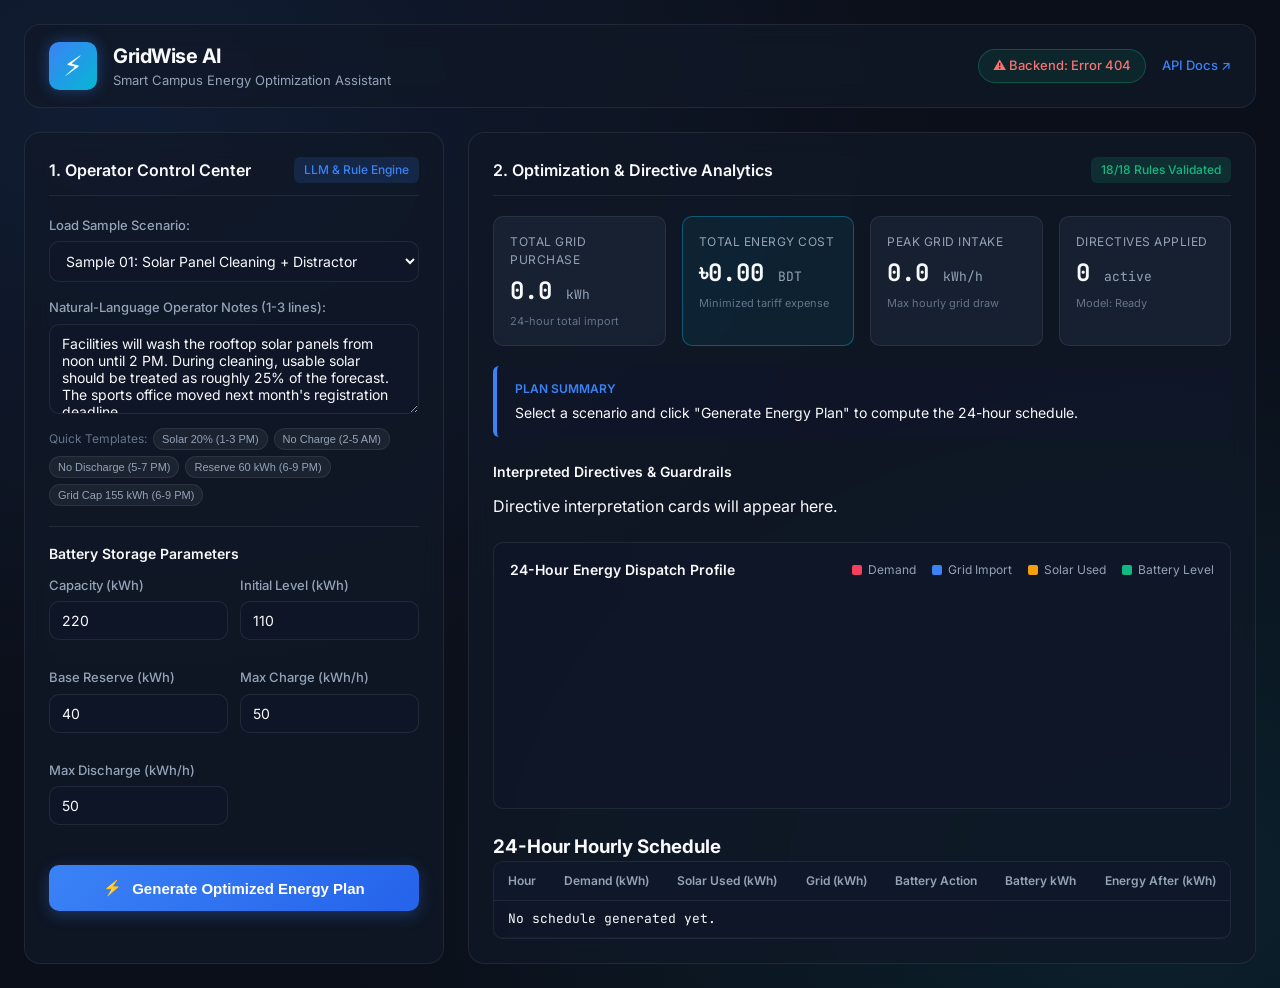
==== static/index.html @ 90b82303 "final_lab_fix" ====
<!DOCTYPE html>
<html lang="en">
<head>
  <meta charset="UTF-8">
  <meta name="viewport" content="width=device-width, initial-scale=1.0">
  <title>GridWise AI — Campus Energy Optimizer</title>
  <link rel="stylesheet" href="style.css">
  <link rel="preconnect" href="https://fonts.googleapis.com">
  <link rel="preconnect" href="https://fonts.gstatic.com" crossorigin>
  <link href="https://fonts.googleapis.com/css2?family=Inter:wght@300;400;500;600;700&family=JetBrains+Mono:wght@400;500;600&display=swap" rel="stylesheet">
</head>
<body>
  <div class="app-container">
    <!-- Header -->
    <header class="navbar">
      <div class="brand">
        <div class="logo-icon">⚡</div>
        <div>
          <h1>GridWise AI</h1>
          <p class="subtitle">Smart Campus Energy Optimization Assistant</p>
        </div>
      </div>
      <div class="header-status">
        <span class="status-badge" id="api-status-badge">
          <span class="dot"></span> Backend: Checking...
        </span>
        <a href="/docs" target="_blank" class="docs-link">API Docs ↗</a>
      </div>
    </header>

    <!-- Main Content Grid -->
    <main class="dashboard-grid">
      <!-- Left Column: Controls & Input -->
      <section class="panel control-panel">
        <div class="panel-header">
          <h2>1. Operator Control Center</h2>
          <span class="badge">LLM & Rule Engine</span>
        </div>

        <!-- Sample Case Preset Selector -->
        <div class="form-group">
          <label for="sample-selector">Load Sample Scenario:</label>
          <select id="sample-selector" class="select-input">
            <option value="custom">-- Custom Scenario --</option>
            <option value="SAMPLE-01" selected>Sample 01: Solar Panel Cleaning + Distractor</option>
            <option value="SAMPLE-02">Sample 02: Battery Charger Maintenance</option>
            <option value="SAMPLE-03">Sample 03: Emergency Reserve as Percentage</option>
            <option value="SAMPLE-04">Sample 04: No-Discharge Protection Test</option>
            <option value="SAMPLE-05">Sample 05: Temporary Feeder Grid Cap</option>
            <option value="SAMPLE-06">Sample 06: Multiple Notes + Library Distractor</option>
            <option value="SAMPLE-07">Sample 07: Reserve + Transformer Cap</option>
            <option value="SAMPLE-08">Sample 08: Separate Charge/Discharge Outages</option>
            <option value="SAMPLE-09">Sample 09: Solar Reduction Wording Normalization</option>
            <option value="SAMPLE-10">Sample 10: Multi-Constraint Evening Operation</option>
          </select>
        </div>

        <!-- Natural Language Operator Notes Input -->
        <div class="form-group">
          <label for="operator-notes-input">Natural-Language Operator Notes (1-3 lines):</label>
          <textarea id="operator-notes-input" class="textarea-input" rows="4" placeholder="Enter instructions in natural English...
Example:
Facilities will wash solar panels from noon until 2 PM. Usable solar drop to 25%.
Keep at least 60 kWh in reserve from 6 PM until 9 PM."></textarea>
          
          <div class="quick-chips">
            <span class="chip-label">Quick Templates:</span>
            <button type="button" class="chip-btn" onclick="insertTemplate('solar')">Solar 20% (1-3 PM)</button>
            <button type="button" class="chip-btn" onclick="insertTemplate('nocharge')">No Charge (2-5 AM)</button>
            <button type="button" class="chip-btn" onclick="insertTemplate('nodischarge')">No Discharge (5-7 PM)</button>
            <button type="button" class="chip-btn" onclick="insertTemplate('reserve')">Reserve 60 kWh (6-9 PM)</button>
            <button type="button" class="chip-btn" onclick="insertTemplate('maxgrid')">Grid Cap 155 kWh (6-9 PM)</button>
          </div>
        </div>

        <!-- Battery Specifications Form -->
        <div class="panel-section">
          <h3>Battery Storage Parameters</h3>
          <div class="grid-2col">
            <div class="form-group">
              <label for="bat-capacity">Capacity (kWh)</label>
              <input type="number" id="bat-capacity" value="200" step="10" min="10">
            </div>
            <div class="form-group">
              <label for="bat-initial">Initial Level (kWh)</label>
              <input type="number" id="bat-initial" value="100" step="5" min="0">
            </div>
            <div class="form-group">
              <label for="bat-minimum">Base Reserve (kWh)</label>
              <input type="number" id="bat-minimum" value="20" step="5" min="0">
            </div>
            <div class="form-group">
              <label for="bat-max-ch">Max Charge (kWh/h)</label>
              <input type="number" id="bat-max-ch" value="50" step="5" min="0">
            </div>
            <div class="form-group">
              <label for="bat-max-dis">Max Discharge (kWh/h)</label>
              <input type="number" id="bat-max-dis" value="50" step="5" min="0">
            </div>
          </div>
        </div>

        <!-- Generate Plan CTA Button -->
        <button id="btn-optimize" class="btn-primary">
          <span class="btn-icon">⚡</span>
          <span class="btn-text">Generate Optimized Energy Plan</span>
          <span class="spinner hidden" id="opt-spinner"></span>
        </button>
      </section>

      <!-- Right Column: Results & Analytics -->
      <section class="panel results-panel">
        <div class="panel-header">
          <h2>2. Optimization & Directive Analytics</h2>
          <span class="badge badge-success" id="validation-badge">18/18 Rules Validated</span>
        </div>

        <!-- Notification Banner -->
        <div id="error-banner" class="banner banner-error hidden"></div>

        <!-- KPI Metrics Grid -->
        <div class="kpi-grid">
          <div class="kpi-card">
            <div class="kpi-title">Total Grid Purchase</div>
            <div class="kpi-value" id="kpi-grid">0.0 <span class="unit">kWh</span></div>
            <div class="kpi-sub">24-hour total import</div>
          </div>
          <div class="kpi-card highlight">
            <div class="kpi-title">Total Energy Cost</div>
            <div class="kpi-value" id="kpi-cost">৳0.00 <span class="unit">BDT</span></div>
            <div class="kpi-sub">Minimized tariff expense</div>
          </div>
          <div class="kpi-card">
            <div class="kpi-title">Peak Grid Intake</div>
            <div class="kpi-value" id="kpi-peak">0.0 <span class="unit">kWh/h</span></div>
            <div class="kpi-sub">Max hourly grid draw</div>
          </div>
          <div class="kpi-card">
            <div class="kpi-title">Directives Applied</div>
            <div class="kpi-value" id="kpi-directives">0 <span class="unit">active</span></div>
            <div class="kpi-sub" id="kpi-model">Model: Ready</div>
          </div>
        </div>

        <!-- Plan Factual Summary -->
        <div class="summary-box">
          <div class="summary-title">Plan Summary</div>
          <div class="summary-text" id="summary-text">Select a scenario and click "Generate Energy Plan" to compute the 24-hour schedule.</div>
        </div>

        <!-- Intercepted Directives Section -->
        <div class="directives-section">
          <h3>Interpreted Directives & Guardrails</h3>
          <div class="directives-grid" id="directives-container">
            <div class="placeholder-text">Directive interpretation cards will appear here.</div>
          </div>
        </div>

        <!-- Visual Chart Visualization -->
        <div class="chart-section">
          <div class="chart-header">
            <h3>24-Hour Energy Dispatch Profile</h3>
            <div class="legend">
              <span class="legend-item"><span class="swatch demand"></span> Demand</span>
              <span class="legend-item"><span class="swatch grid"></span> Grid Import</span>
              <span class="legend-item"><span class="swatch solar"></span> Solar Used</span>
              <span class="legend-item"><span class="swatch battery"></span> Battery Level</span>
            </div>
          </div>
          <div class="chart-container" id="chart-container">
            <svg id="schedule-chart" viewBox="0 0 800 240" preserveAspectRatio="none"></svg>
          </div>
        </div>

        <!-- 24-Hour Plan Data Table -->
        <div class="table-section">
          <h3>24-Hour Hourly Schedule</h3>
          <div class="table-wrapper">
            <table class="schedule-table">
              <thead>
                <tr>
                  <th>Hour</th>
                  <th>Demand (kWh)</th>
                  <th>Solar Used (kWh)</th>
                  <th>Grid (kWh)</th>
                  <th>Battery Action</th>
                  <th>Battery kWh</th>
                  <th>Energy After (kWh)</th>
                </tr>
              </thead>
              <tbody id="schedule-tbody">
                <tr>
                  <td colspan="7" class="text-center">No schedule generated yet.</td>
                </tr>
              </tbody>
            </table>
          </div>
        </div>
      </section>
    </main>
  </div>

  <script src="app.js"></script>
</body>
</html>
---- static/style.css ----
:root {
  --bg-dark: #0b0f19;
  --panel-bg: rgba(17, 24, 39, 0.75);
  --panel-border: rgba(255, 255, 255, 0.08);
  --card-bg: rgba(30, 41, 59, 0.6);
  --primary: #3b82f6;
  --primary-hover: #2563eb;
  --accent-cyan: #06b6d4;
  --accent-green: #10b981;
  --accent-amber: #f59e0b;
  --accent-rose: #f43f5e;
  --text-main: #f8fafc;
  --text-muted: #94a3b8;
  --text-dim: #64748b;
  --font-sans: 'Inter', system-ui, -apple-system, sans-serif;
  --font-mono: 'JetBrains Mono', monospace;
  --radius-lg: 16px;
  --radius-md: 10px;
  --radius-sm: 6px;
}

* {
  box-sizing: border-box;
  margin: 0;
  padding: 0;
}

body {
  background-color: var(--bg-dark);
  background-image: 
    radial-gradient(at 10% 10%, rgba(59, 130, 246, 0.12) 0px, transparent 50%),
    radial-gradient(at 90% 90%, rgba(6, 182, 212, 0.10) 0px, transparent 50%);
  color: var(--text-main);
  font-family: var(--font-sans);
  min-height: 100vh;
  line-height: 1.5;
}

.app-container {
  max-width: 1440px;
  margin: 0 auto;
  padding: 24px;
}

/* Navbar */
.navbar {
  display: flex;
  justify-content: space-between;
  align-items: center;
  padding: 16px 24px;
  background: var(--panel-bg);
  border: 1px solid var(--panel-border);
  backdrop-filter: blur(12px);
  border-radius: var(--radius-lg);
  margin-bottom: 24px;
}

.brand {
  display: flex;
  align-items: center;
  gap: 16px;
}

.logo-icon {
  font-size: 28px;
  background: linear-gradient(135deg, var(--primary), var(--accent-cyan));
  width: 48px;
  height: 48px;
  display: flex;
  align-items: center;
  justify-content: center;
  border-radius: var(--radius-md);
  box-shadow: 0 0 15px rgba(59, 130, 246, 0.4);
}

.brand h1 {
  font-size: 20px;
  font-weight: 700;
  letter-spacing: -0.5px;
}

.subtitle {
  font-size: 13px;
  color: var(--text-muted);
}

.header-status {
  display: flex;
  align-items: center;
  gap: 16px;
}

.status-badge {
  display: inline-flex;
  align-items: center;
  gap: 8px;
  padding: 6px 14px;
  background: rgba(16, 185, 129, 0.1);
  border: 1px solid rgba(16, 185, 129, 0.3);
  color: var(--accent-green);
  border-radius: 20px;
  font-size: 13px;
  font-weight: 500;
}

.status-badge .dot {
  width: 8px;
  height: 8px;
  background-color: var(--accent-green);
  border-radius: 50%;
  box-shadow: 0 0 8px var(--accent-green);
}

.docs-link {
  color: var(--primary);
  text-decoration: none;
  font-size: 13px;
  font-weight: 500;
}

.docs-link:hover {
  text-decoration: underline;
}

/* Dashboard Grid */
.dashboard-grid {
  display: grid;
  grid-template-columns: 420px 1fr;
  gap: 24px;
}

@media (max-width: 1024px) {
  .dashboard-grid {
    grid-template-columns: 1fr;
  }
}

/* Panels */
.panel {
  background: var(--panel-bg);
  border: 1px solid var(--panel-border);
  backdrop-filter: blur(12px);
  border-radius: var(--radius-lg);
  padding: 24px;
}

.panel-header {
  display: flex;
  justify-content: space-between;
  align-items: center;
  margin-bottom: 20px;
  padding-bottom: 12px;
  border-bottom: 1px solid var(--panel-border);
}

.panel-header h2 {
  font-size: 16px;
  font-weight: 600;
}

.badge {
  padding: 4px 10px;
  background: rgba(59, 130, 246, 0.15);
  color: var(--primary);
  border-radius: var(--radius-sm);
  font-size: 12px;
  font-weight: 500;
}

.badge-success {
  background: rgba(16, 185, 129, 0.15);
  color: var(--accent-green);
}

/* Form Controls */
.form-group {
  margin-bottom: 16px;
}

.form-group label {
  display: block;
  font-size: 13px;
  font-weight: 500;
  color: var(--text-muted);
  margin-bottom: 6px;
}

.select-input, .textarea-input, input[type="number"] {
  width: 100%;
  padding: 10px 12px;
  background: rgba(15, 23, 42, 0.8);
  border: 1px solid var(--panel-border);
  border-radius: var(--radius-md);
  color: var(--text-main);
  font-family: var(--font-sans);
  font-size: 14px;
  transition: all 0.2s ease;
}

.select-input:focus, .textarea-input:focus, input[type="number"]:focus {
  outline: none;
  border-color: var(--primary);
  box-shadow: 0 0 0 3px rgba(59, 130, 246, 0.2);
}

.textarea-input {
  resize: vertical;
}

.grid-2col {
  display: grid;
  grid-template-columns: 1fr 1fr;
  gap: 12px;
}

.panel-section {
  margin-top: 20px;
  padding-top: 16px;
  border-top: 1px solid var(--panel-border);
}

.panel-section h3 {
  font-size: 14px;
  font-weight: 600;
  color: var(--text-main);
  margin-bottom: 12px;
}

.quick-chips {
  display: flex;
  flex-wrap: wrap;
  gap: 6px;
  margin-top: 8px;
  align-items: center;
}

.chip-label {
  font-size: 12px;
  color: var(--text-dim);
}

.chip-btn {
  background: rgba(255, 255, 255, 0.05);
  border: 1px solid var(--panel-border);
  color: var(--text-muted);
  padding: 4px 8px;
  border-radius: 12px;
  font-size: 11px;
  cursor: pointer;
  transition: all 0.2s ease;
}

.chip-btn:hover {
  background: rgba(59, 130, 246, 0.2);
  color: var(--primary);
  border-color: var(--primary);
}

/* Primary Button */
.btn-primary {
  width: 100%;
  margin-top: 24px;
  padding: 14px;
  background: linear-gradient(135deg, var(--primary), var(--primary-hover));
  border: none;
  border-radius: var(--radius-md);
  color: #fff;
  font-size: 15px;
  font-weight: 600;
  cursor: pointer;
  display: flex;
  align-items: center;
  justify-content: center;
  gap: 10px;
  box-shadow: 0 4px 16px rgba(59, 130, 246, 0.3);
  transition: all 0.2s ease;
}

.btn-primary:hover {
  transform: translateY(-1px);
  box-shadow: 0 6px 20px rgba(59, 130, 246, 0.4);
}

/* KPI Grid */
.kpi-grid {
  display: grid;
  grid-template-columns: repeat(4, 1fr);
  gap: 16px;
  margin-bottom: 20px;
}

@media (max-width: 768px) {
  .kpi-grid {
    grid-template-columns: repeat(2, 1fr);
  }
}

.kpi-card {
  background: var(--card-bg);
  border: 1px solid var(--panel-border);
  padding: 16px;
  border-radius: var(--radius-md);
}

.kpi-card.highlight {
  border-color: rgba(6, 182, 212, 0.4);
  background: rgba(6, 182, 212, 0.08);
}

.kpi-title {
  font-size: 12px;
  color: var(--text-muted);
  text-transform: uppercase;
  letter-spacing: 0.5px;
}

.kpi-value {
  font-size: 24px;
  font-weight: 700;
  color: var(--text-main);
  margin: 4px 0;
  font-family: var(--font-mono);
}

.kpi-value .unit {
  font-size: 13px;
  color: var(--text-muted);
  font-weight: 400;
}

.kpi-sub {
  font-size: 11px;
  color: var(--text-dim);
}

/* Summary Box */
.summary-box {
  background: rgba(15, 23, 42, 0.6);
  border-left: 4px solid var(--primary);
  padding: 14px 18px;
  border-radius: var(--radius-sm);
  margin-bottom: 24px;
}

.summary-title {
  font-size: 12px;
  font-weight: 600;
  color: var(--primary);
  text-transform: uppercase;
  margin-bottom: 4px;
}

.summary-text {
  font-size: 14px;
  color: var(--text-main);
}

/* Directives Section */
.directives-section {
  margin-bottom: 24px;
}

.directives-section h3 {
  font-size: 14px;
  font-weight: 600;
  margin-bottom: 12px;
}

.directives-grid {
  display: grid;
  grid-template-columns: repeat(auto-fit, minmax(280px, 1fr));
  gap: 12px;
}

.directive-card {
  background: var(--card-bg);
  border: 1px solid var(--panel-border);
  padding: 14px;
  border-radius: var(--radius-md);
}

.directive-card.active {
  border-color: rgba(16, 185, 129, 0.4);
}

.directive-card.no-op {
  opacity: 0.7;
}

.directive-header {
  display: flex;
  justify-content: space-between;
  align-items: center;
  margin-bottom: 8px;
}

.directive-type-tag {
  font-size: 12px;
  font-weight: 600;
  font-family: var(--font-mono);
  color: var(--accent-cyan);
}

.badge-tag {
  font-size: 10px;
  padding: 2px 6px;
  border-radius: 4px;
  font-weight: 600;
}

.badge-tag.applied {
  background: rgba(16, 185, 129, 0.2);
  color: var(--accent-green);
}

.badge-tag.noop {
  background: rgba(148, 163, 184, 0.2);
  color: var(--text-muted);
}

.directive-explanation {
  font-size: 13px;
  color: var(--text-muted);
  margin-top: 6px;
}

/* Chart */
.chart-section {
  margin-bottom: 24px;
  background: rgba(15, 23, 42, 0.6);
  border: 1px solid var(--panel-border);
  padding: 16px;
  border-radius: var(--radius-md);
}

.chart-header {
  display: flex;
  justify-content: space-between;
  align-items: center;
  margin-bottom: 12px;
}

.chart-header h3 {
  font-size: 14px;
  font-weight: 600;
}

.legend {
  display: flex;
  gap: 16px;
  font-size: 12px;
  color: var(--text-muted);
}

.legend-item {
  display: flex;
  align-items: center;
  gap: 6px;
}

.swatch {
  width: 10px;
  height: 10px;
  border-radius: 2px;
}

.swatch.demand { background: var(--accent-rose); }
.swatch.grid { background: var(--primary); }
.swatch.solar { background: var(--accent-amber); }
.swatch.battery { background: var(--accent-green); }

.chart-container {
  width: 100%;
  height: 200px;
}

#schedule-chart {
  width: 100%;
  height: 100%;
}

/* Schedule Table */
.table-wrapper {
  overflow-x: auto;
  background: rgba(15, 23, 42, 0.6);
  border: 1px solid var(--panel-border);
  border-radius: var(--radius-md);
  max-height: 400px;
}

.schedule-table {
  width: 100%;
  border-collapse: collapse;
  font-size: 13px;
  text-align: left;
}

.schedule-table th {
  position: sticky;
  top: 0;
  background: #0f172a;
  padding: 10px 14px;
  font-weight: 600;
  color: var(--text-muted);
  border-bottom: 1px solid var(--panel-border);
  font-size: 12px;
}

.schedule-table td {
  padding: 8px 14px;
  border-bottom: 1px solid rgba(255, 255, 255, 0.04);
  font-family: var(--font-mono);
}

.schedule-table tr:hover {
  background: rgba(255, 255, 255, 0.03);
}

.action-pill {
  padding: 2px 8px;
  border-radius: 12px;
  font-size: 11px;
  font-weight: 600;
  display: inline-block;
}

.action-pill.charge {
  background: rgba(16, 185, 129, 0.2);
  color: var(--accent-green);
}

.action-pill.discharge {
  background: rgba(245, 158, 11, 0.2);
  color: var(--accent-amber);
}

.action-pill.idle {
  background: rgba(148, 163, 184, 0.15);
  color: var(--text-dim);
}

/* Banner */
.banner {
  padding: 12px 16px;
  border-radius: var(--radius-md);
  font-size: 14px;
  margin-bottom: 16px;
}

.banner-error {
  background: rgba(244, 63, 94, 0.15);
  border: 1px solid rgba(244, 63, 94, 0.4);
  color: #fca5a5;
}

.hidden {
  display: none !important;
}

.spinner {
  width: 16px;
  height: 16px;
  border: 2px solid rgba(255, 255, 255, 0.3);
  border-top-color: #fff;
  border-radius: 50%;
  animation: spin 0.8s linear infinite;
}

@keyframes spin {
  to { transform: rotate(360deg); }
}
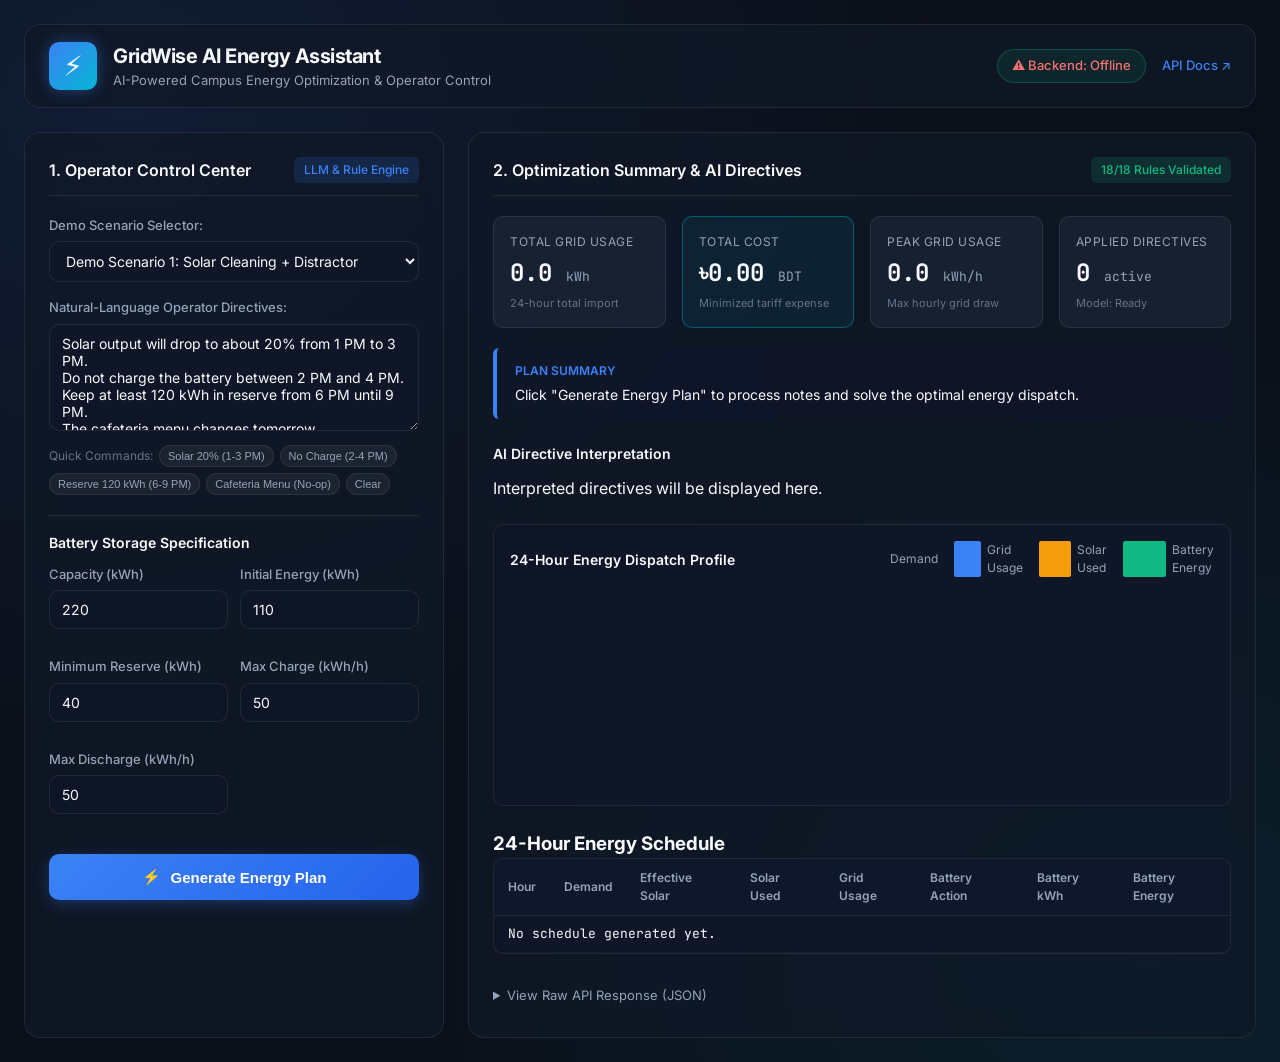
==== commit c6138b33: "final_fixed0.1" ====
--- a/static/index.html
+++ b/static/index.html
@@ -3,7 +3,7 @@
 <head>
   <meta charset="UTF-8">
   <meta name="viewport" content="width=device-width, initial-scale=1.0">
-  <title>GridWise AI — Campus Energy Optimizer</title>
+  <title>GridWise AI — Campus Energy Assistant</title>
   <link rel="stylesheet" href="style.css">
   <link rel="preconnect" href="https://fonts.googleapis.com">
   <link rel="preconnect" href="https://fonts.gstatic.com" crossorigin>
@@ -16,13 +16,13 @@
       <div class="brand">
         <div class="logo-icon">⚡</div>
         <div>
-          <h1>GridWise AI</h1>
-          <p class="subtitle">Smart Campus Energy Optimization Assistant</p>
+          <h1>GridWise AI Energy Assistant</h1>
+          <p class="subtitle">AI-Powered Campus Energy Optimization & Operator Control</p>
         </div>
       </div>
       <div class="header-status">
         <span class="status-badge" id="api-status-badge">
-          <span class="dot"></span> Backend: Checking...
+          <span class="dot"></span> Checking backend...
         </span>
         <a href="/docs" target="_blank" class="docs-link">API Docs ↗</a>
       </div>
@@ -37,57 +37,58 @@
           <span class="badge">LLM & Rule Engine</span>
         </div>
 
-        <!-- Sample Case Preset Selector -->
+        <!-- Scenario Selector -->
         <div class="form-group">
-          <label for="sample-selector">Load Sample Scenario:</label>
+          <label for="sample-selector">Demo Scenario Selector:</label>
           <select id="sample-selector" class="select-input">
-            <option value="custom">-- Custom Scenario --</option>
-            <option value="SAMPLE-01" selected>Sample 01: Solar Panel Cleaning + Distractor</option>
-            <option value="SAMPLE-02">Sample 02: Battery Charger Maintenance</option>
-            <option value="SAMPLE-03">Sample 03: Emergency Reserve as Percentage</option>
-            <option value="SAMPLE-04">Sample 04: No-Discharge Protection Test</option>
-            <option value="SAMPLE-05">Sample 05: Temporary Feeder Grid Cap</option>
-            <option value="SAMPLE-06">Sample 06: Multiple Notes + Library Distractor</option>
-            <option value="SAMPLE-07">Sample 07: Reserve + Transformer Cap</option>
-            <option value="SAMPLE-08">Sample 08: Separate Charge/Discharge Outages</option>
-            <option value="SAMPLE-09">Sample 09: Solar Reduction Wording Normalization</option>
-            <option value="SAMPLE-10">Sample 10: Multi-Constraint Evening Operation</option>
+            <option value="SAMPLE-01" selected>Demo Scenario 1: Solar Cleaning + Distractor</option>
+            <option value="SAMPLE-02">Demo Scenario 2: Charger Outage</option>
+            <option value="SAMPLE-03">Demo Scenario 3: Emergency Reserve 50%</option>
+            <option value="SAMPLE-04">Demo Scenario 4: No-Discharge Protection</option>
+            <option value="SAMPLE-05">Demo Scenario 5: Feeder Grid Cap 155 kWh</option>
+            <option value="SAMPLE-06">Demo Scenario 6: Multiple Notes + Library Distractor</option>
+            <option value="SAMPLE-07">Demo Scenario 7: Reserve + Transformer Cap</option>
+            <option value="SAMPLE-08">Demo Scenario 8: Separate Outages</option>
+            <option value="SAMPLE-09">Demo Scenario 9: 80% Reduction Normalization</option>
+            <option value="SAMPLE-10">Demo Scenario 10: Multi-Constraint Operation</option>
+            <option value="CUSTOM">Custom Scenario</option>
           </select>
         </div>
 
-        <!-- Natural Language Operator Notes Input -->
+        <!-- Natural-Language Directives Textarea -->
         <div class="form-group">
-          <label for="operator-notes-input">Natural-Language Operator Notes (1-3 lines):</label>
-          <textarea id="operator-notes-input" class="textarea-input" rows="4" placeholder="Enter instructions in natural English...
+          <label for="operator-notes-input">Natural-Language Operator Directives:</label>
+          <textarea id="operator-notes-input" class="textarea-input" rows="5" placeholder="Describe your energy instruction in natural language...
 Example:
-Facilities will wash solar panels from noon until 2 PM. Usable solar drop to 25%.
-Keep at least 60 kWh in reserve from 6 PM until 9 PM."></textarea>
+Solar output will drop to about 20% from 1 PM to 3 PM.
+Do not charge the battery between 2 PM and 4 PM.
+Keep at least 120 kWh in reserve from 6 PM until 9 PM."></textarea>
           
           <div class="quick-chips">
-            <span class="chip-label">Quick Templates:</span>
+            <span class="chip-label">Quick Commands:</span>
             <button type="button" class="chip-btn" onclick="insertTemplate('solar')">Solar 20% (1-3 PM)</button>
-            <button type="button" class="chip-btn" onclick="insertTemplate('nocharge')">No Charge (2-5 AM)</button>
-            <button type="button" class="chip-btn" onclick="insertTemplate('nodischarge')">No Discharge (5-7 PM)</button>
-            <button type="button" class="chip-btn" onclick="insertTemplate('reserve')">Reserve 60 kWh (6-9 PM)</button>
-            <button type="button" class="chip-btn" onclick="insertTemplate('maxgrid')">Grid Cap 155 kWh (6-9 PM)</button>
-          </div>
-        </div>
-
-        <!-- Battery Specifications Form -->
+            <button type="button" class="chip-btn" onclick="insertTemplate('nocharge')">No Charge (2-4 PM)</button>
+            <button type="button" class="chip-btn" onclick="insertTemplate('reserve')">Reserve 120 kWh (6-9 PM)</button>
+            <button type="button" class="chip-btn" onclick="insertTemplate('noop')">Cafeteria Menu (No-op)</button>
+            <button type="button" class="chip-btn btn-clear" onclick="clearNotes()">Clear</button>
+          </div>
+        </div>
+
+        <!-- Battery Storage Specifications -->
         <div class="panel-section">
-          <h3>Battery Storage Parameters</h3>
+          <h3>Battery Storage Specification</h3>
           <div class="grid-2col">
             <div class="form-group">
               <label for="bat-capacity">Capacity (kWh)</label>
-              <input type="number" id="bat-capacity" value="200" step="10" min="10">
-            </div>
-            <div class="form-group">
-              <label for="bat-initial">Initial Level (kWh)</label>
-              <input type="number" id="bat-initial" value="100" step="5" min="0">
-            </div>
-            <div class="form-group">
-              <label for="bat-minimum">Base Reserve (kWh)</label>
-              <input type="number" id="bat-minimum" value="20" step="5" min="0">
+              <input type="number" id="bat-capacity" value="220" step="10" min="10">
+            </div>
+            <div class="form-group">
+              <label for="bat-initial">Initial Energy (kWh)</label>
+              <input type="number" id="bat-initial" value="110" step="5" min="0">
+            </div>
+            <div class="form-group">
+              <label for="bat-minimum">Minimum Reserve (kWh)</label>
+              <input type="number" id="bat-minimum" value="40" step="5" min="0">
             </div>
             <div class="form-group">
               <label for="bat-max-ch">Max Charge (kWh/h)</label>
@@ -100,10 +101,10 @@
           </div>
         </div>
 
-        <!-- Generate Plan CTA Button -->
+        <!-- Action Button -->
         <button id="btn-optimize" class="btn-primary">
           <span class="btn-icon">⚡</span>
-          <span class="btn-text">Generate Optimized Energy Plan</span>
+          <span class="btn-text">Generate Energy Plan</span>
           <span class="spinner hidden" id="opt-spinner"></span>
         </button>
       </section>
@@ -111,91 +112,100 @@
       <!-- Right Column: Results & Analytics -->
       <section class="panel results-panel">
         <div class="panel-header">
-          <h2>2. Optimization & Directive Analytics</h2>
+          <h2>2. Optimization Summary & AI Directives</h2>
           <span class="badge badge-success" id="validation-badge">18/18 Rules Validated</span>
         </div>
 
         <!-- Notification Banner -->
         <div id="error-banner" class="banner banner-error hidden"></div>
 
-        <!-- KPI Metrics Grid -->
+        <!-- Summary KPI Cards -->
         <div class="kpi-grid">
           <div class="kpi-card">
-            <div class="kpi-title">Total Grid Purchase</div>
+            <div class="kpi-title">Total Grid Usage</div>
             <div class="kpi-value" id="kpi-grid">0.0 <span class="unit">kWh</span></div>
             <div class="kpi-sub">24-hour total import</div>
           </div>
           <div class="kpi-card highlight">
-            <div class="kpi-title">Total Energy Cost</div>
+            <div class="kpi-title">Total Cost</div>
             <div class="kpi-value" id="kpi-cost">৳0.00 <span class="unit">BDT</span></div>
             <div class="kpi-sub">Minimized tariff expense</div>
           </div>
           <div class="kpi-card">
-            <div class="kpi-title">Peak Grid Intake</div>
+            <div class="kpi-title">Peak Grid Usage</div>
             <div class="kpi-value" id="kpi-peak">0.0 <span class="unit">kWh/h</span></div>
             <div class="kpi-sub">Max hourly grid draw</div>
           </div>
           <div class="kpi-card">
-            <div class="kpi-title">Directives Applied</div>
+            <div class="kpi-title">Applied Directives</div>
             <div class="kpi-value" id="kpi-directives">0 <span class="unit">active</span></div>
             <div class="kpi-sub" id="kpi-model">Model: Ready</div>
           </div>
         </div>
 
-        <!-- Plan Factual Summary -->
+        <!-- Factual Summary Box -->
         <div class="summary-box">
           <div class="summary-title">Plan Summary</div>
-          <div class="summary-text" id="summary-text">Select a scenario and click "Generate Energy Plan" to compute the 24-hour schedule.</div>
-        </div>
-
-        <!-- Intercepted Directives Section -->
+          <div class="summary-text" id="summary-text">Click "Generate Energy Plan" to process notes and solve the optimal energy dispatch.</div>
+        </div>
+
+        <!-- Directive Interpretation Section -->
         <div class="directives-section">
-          <h3>Interpreted Directives & Guardrails</h3>
+          <h3>AI Directive Interpretation</h3>
           <div class="directives-grid" id="directives-container">
-            <div class="placeholder-text">Directive interpretation cards will appear here.</div>
-          </div>
-        </div>
-
-        <!-- Visual Chart Visualization -->
+            <div class="placeholder-text">Interpreted directives will be displayed here.</div>
+          </div>
+        </div>
+
+        <!-- Visual Profile SVG Chart -->
         <div class="chart-section">
           <div class="chart-header">
             <h3>24-Hour Energy Dispatch Profile</h3>
             <div class="legend">
               <span class="legend-item"><span class="swatch demand"></span> Demand</span>
-              <span class="legend-item"><span class="swatch grid"></span> Grid Import</span>
+              <span class="legend-item"><span class="swatch grid"></span> Grid Usage</span>
               <span class="legend-item"><span class="swatch solar"></span> Solar Used</span>
-              <span class="legend-item"><span class="swatch battery"></span> Battery Level</span>
-            </div>
-          </div>
-          <div class="chart-container" id="chart-container">
+              <span class="legend-item"><span class="swatch battery"></span> Battery Energy</span>
+            </div>
+          </div>
+          <div class="chart-container">
             <svg id="schedule-chart" viewBox="0 0 800 240" preserveAspectRatio="none"></svg>
           </div>
         </div>
 
-        <!-- 24-Hour Plan Data Table -->
+        <!-- 24-Hour Schedule Data Table -->
         <div class="table-section">
-          <h3>24-Hour Hourly Schedule</h3>
+          <h3>24-Hour Energy Schedule</h3>
           <div class="table-wrapper">
             <table class="schedule-table">
               <thead>
                 <tr>
                   <th>Hour</th>
-                  <th>Demand (kWh)</th>
-                  <th>Solar Used (kWh)</th>
-                  <th>Grid (kWh)</th>
+                  <th>Demand</th>
+                  <th>Effective Solar</th>
+                  <th>Solar Used</th>
+                  <th>Grid Usage</th>
                   <th>Battery Action</th>
                   <th>Battery kWh</th>
-                  <th>Energy After (kWh)</th>
+                  <th>Battery Energy</th>
                 </tr>
               </thead>
               <tbody id="schedule-tbody">
                 <tr>
-                  <td colspan="7" class="text-center">No schedule generated yet.</td>
+                  <td colspan="8" class="text-center">No schedule generated yet.</td>
                 </tr>
               </tbody>
             </table>
           </div>
         </div>
+
+        <!-- Collapsible Raw JSON Response -->
+        <div class="json-section">
+          <details>
+            <summary class="json-summary">View Raw API Response (JSON)</summary>
+            <pre id="raw-json-viewer" class="json-viewer">// Raw API response JSON will appear here...</pre>
+          </details>
+        </div>
       </section>
     </main>
   </div>
--- a/static/style.css
+++ b/static/style.css
@@ -42,7 +42,6 @@
   padding: 24px;
 }
 
-/* Navbar */
 .navbar {
   display: flex;
   justify-content: space-between;
@@ -122,7 +121,6 @@
   text-decoration: underline;
 }
 
-/* Dashboard Grid */
 .dashboard-grid {
   display: grid;
   grid-template-columns: 420px 1fr;
@@ -135,7 +133,6 @@
   }
 }
 
-/* Panels */
 .panel {
   background: var(--panel-bg);
   border: 1px solid var(--panel-border);
@@ -172,7 +169,6 @@
   color: var(--accent-green);
 }
 
-/* Form Controls */
 .form-group {
   margin-bottom: 16px;
 }
@@ -256,7 +252,12 @@
   border-color: var(--primary);
 }
 
-/* Primary Button */
+.chip-btn.btn-clear:hover {
+  background: rgba(244, 63, 94, 0.2);
+  color: var(--accent-rose);
+  border-color: var(--accent-rose);
+}
+
 .btn-primary {
   width: 100%;
   margin-top: 24px;
@@ -281,7 +282,6 @@
   box-shadow: 0 6px 20px rgba(59, 130, 246, 0.4);
 }
 
-/* KPI Grid */
 .kpi-grid {
   display: grid;
   grid-template-columns: repeat(4, 1fr);
@@ -333,7 +333,6 @@
   color: var(--text-dim);
 }
 
-/* Summary Box */
 .summary-box {
   background: rgba(15, 23, 42, 0.6);
   border-left: 4px solid var(--primary);
@@ -355,7 +354,6 @@
   color: var(--text-main);
 }
 
-/* Directives Section */
 .directives-section {
   margin-bottom: 24px;
 }
@@ -424,7 +422,6 @@
   margin-top: 6px;
 }
 
-/* Chart */
 .chart-section {
   margin-bottom: 24px;
   background: rgba(15, 23, 42, 0.6);
@@ -459,8 +456,8 @@
 }
 
 .swatch {
-  width: 10px;
-  height: 10px;
+  width: 100%;
+  height: 100%;
   border-radius: 2px;
 }
 
@@ -479,7 +476,6 @@
   height: 100%;
 }
 
-/* Schedule Table */
 .table-wrapper {
   overflow-x: auto;
   background: rgba(15, 23, 42, 0.6);
@@ -539,7 +535,6 @@
   color: var(--text-dim);
 }
 
-/* Banner */
 .banner {
   padding: 12px 16px;
   border-radius: var(--radius-md);
@@ -551,6 +546,30 @@
   background: rgba(244, 63, 94, 0.15);
   border: 1px solid rgba(244, 63, 94, 0.4);
   color: #fca5a5;
+}
+
+.json-section {
+  margin-top: 24px;
+}
+
+.json-summary {
+  font-size: 13px;
+  color: var(--text-muted);
+  cursor: pointer;
+  padding: 8px 0;
+}
+
+.json-viewer {
+  background: #0f172a;
+  border: 1px solid var(--panel-border);
+  padding: 16px;
+  border-radius: var(--radius-md);
+  color: var(--accent-cyan);
+  font-family: var(--font-mono);
+  font-size: 12px;
+  max-height: 300px;
+  overflow-y: auto;
+  margin-top: 8px;
 }
 
 .hidden {
